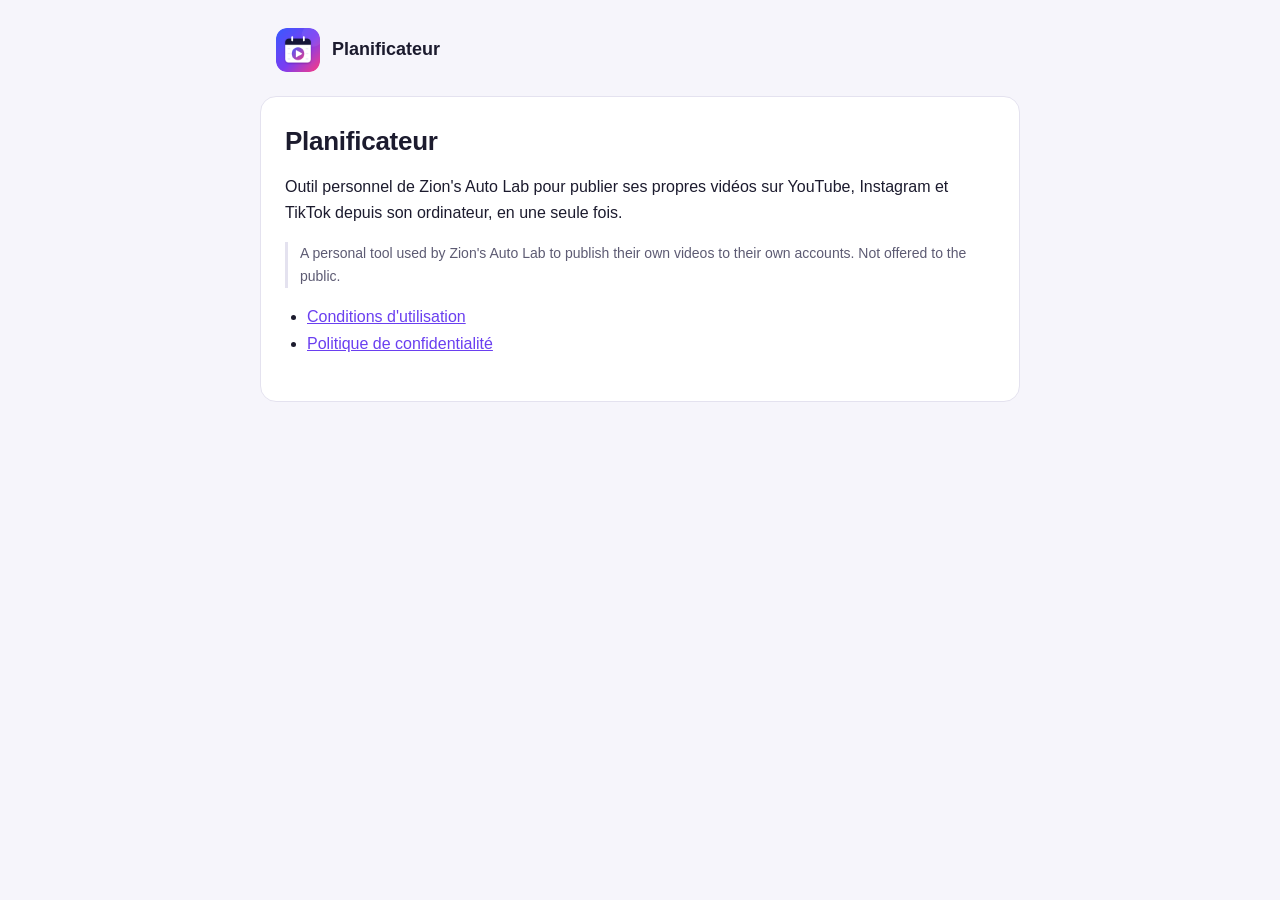
==== index.html @ c6079af0 "Add files via upload" ====
<!doctype html>
<html lang="fr">
<head>
<meta charset="utf-8">
<meta name="viewport" content="width=device-width, initial-scale=1">
<title>Planificateur</title>
<link rel="icon" href="logo.png">
<link rel="stylesheet" href="style.css">
</head>
<body>
<header><img src="logo.png" alt=""><a href="./">Planificateur</a></header>
<main>
  <h1>Planificateur</h1>
  <p>Outil personnel de Zion's Auto Lab pour publier ses propres vidéos sur YouTube, Instagram et TikTok depuis son ordinateur, en une seule fois.</p>
  <p class="en">A personal tool used by Zion's Auto Lab to publish their own videos to their own accounts. Not offered to the public.</p>
  <ul>
    <li><a href="conditions.html">Conditions d'utilisation</a></li>
    <li><a href="confidentialite.html">Politique de confidentialité</a></li>
  </ul>
</main>
</body>
</html>
---- style.css ----
:root {
  --fond: #f6f5fb;
  --surface: #ffffff;
  --texte: #1c1b2e;
  --discret: #5d5b73;
  --bord: #e4e2ef;
  --accent: #6a3ff0;
  color-scheme: light;
}
@media (prefers-color-scheme: dark) {
  :root {
    --fond: #13121c;
    --surface: #1c1b28;
    --texte: #eceaf6;
    --discret: #a3a1b8;
    --bord: #2e2c40;
    --accent: #a48bff;
    color-scheme: dark;
  }
}
* { box-sizing: border-box; }
body {
  margin: 0;
  background: var(--fond);
  color: var(--texte);
  font: 16px/1.65 -apple-system, BlinkMacSystemFont, "Segoe UI", Roboto, sans-serif;
}
header {
  display: flex; align-items: center; gap: 12px;
  max-width: 760px; margin: 0 auto; padding: 28px 16px 8px;
}
header img { width: 44px; height: 44px; border-radius: 11px; }
header a { color: inherit; text-decoration: none; font-weight: 650; font-size: 18px; }
main {
  max-width: 760px; margin: 16px auto 48px; padding: 28px 24px;
  background: var(--surface); border: 1px solid var(--bord); border-radius: 16px;
}
h1 { font-size: 26px; line-height: 1.25; margin: 0 0 6px; letter-spacing: -.01em; }
h2 { font-size: 18px; margin: 28px 0 6px; }
p, li { color: var(--texte); }
.maj { color: var(--discret); font-size: 14px; margin: 0 0 20px; }
.en { color: var(--discret); font-size: 14px; border-left: 3px solid var(--bord); padding-left: 12px; }
a { color: var(--accent); }
ul { padding-left: 22px; }
footer { max-width: 760px; margin: 0 auto 40px; padding: 0 16px; font-size: 14px; color: var(--discret); }
footer a { margin-right: 16px; }
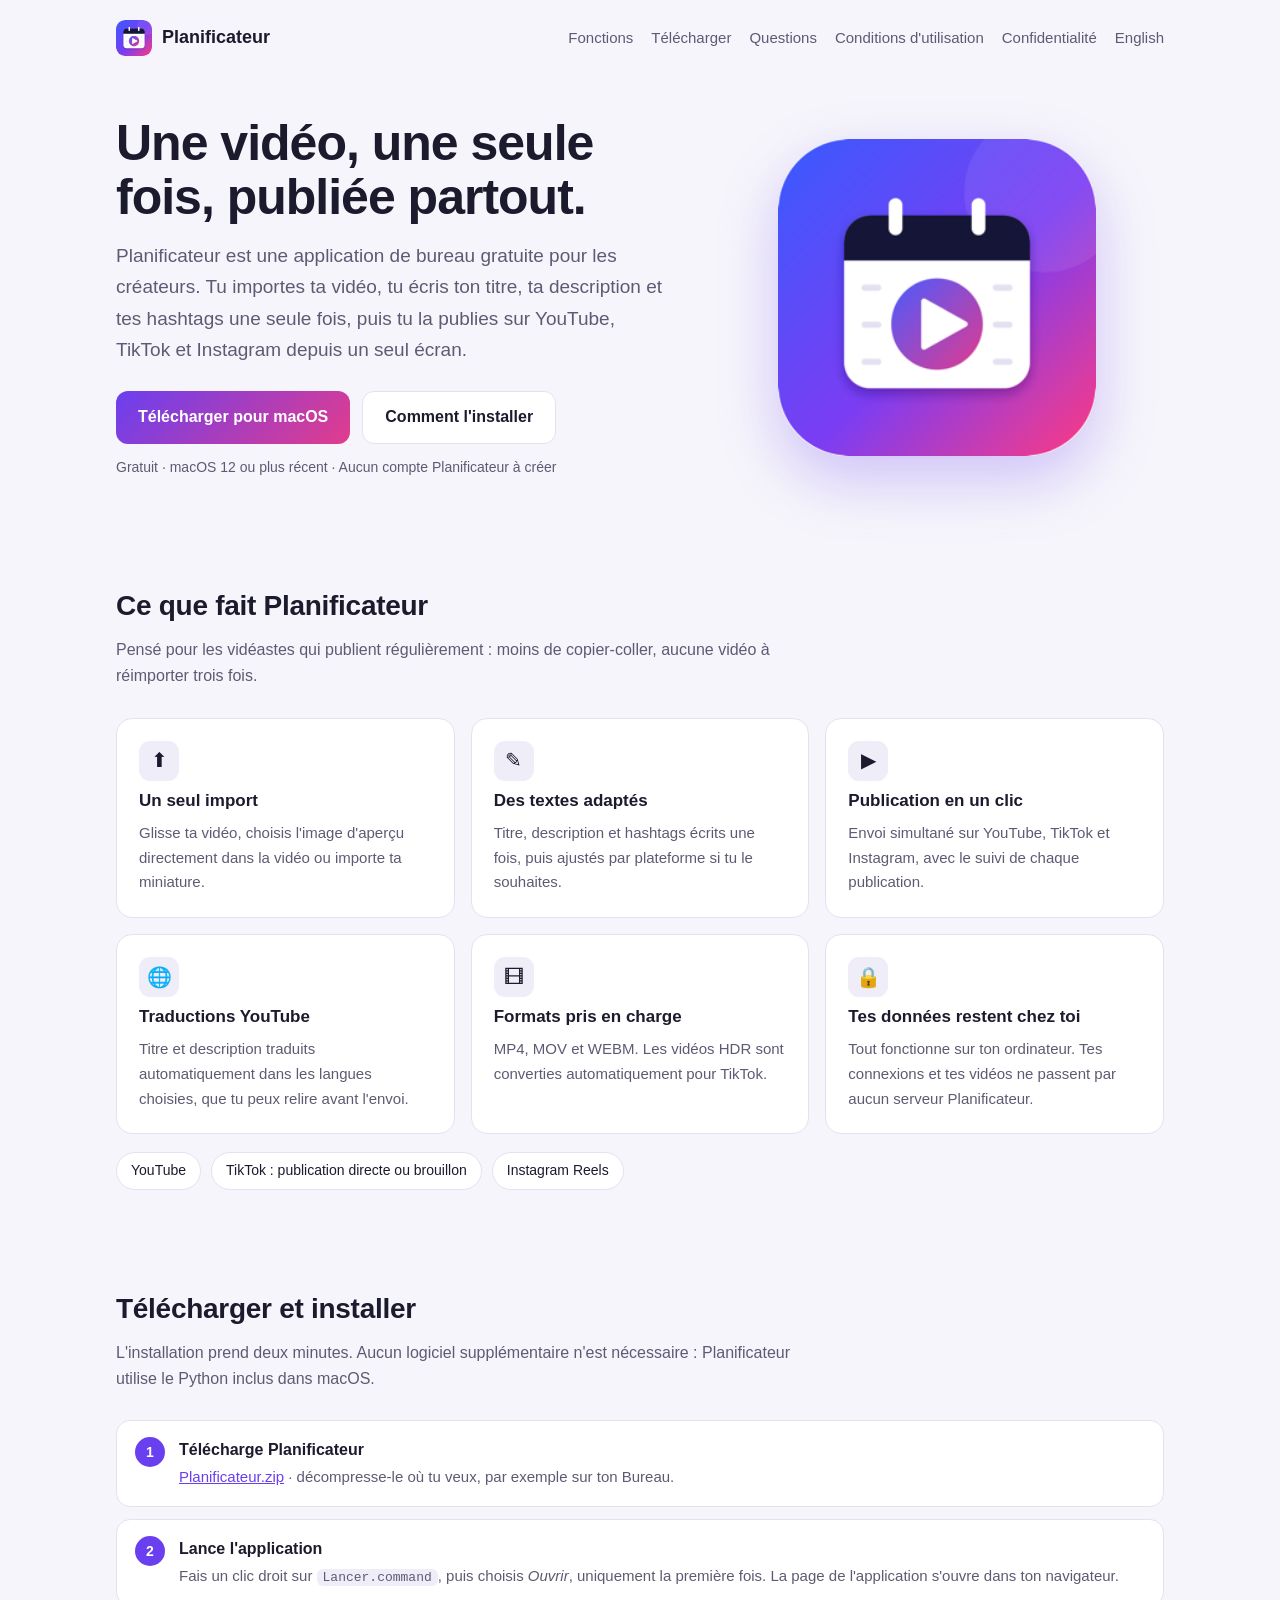
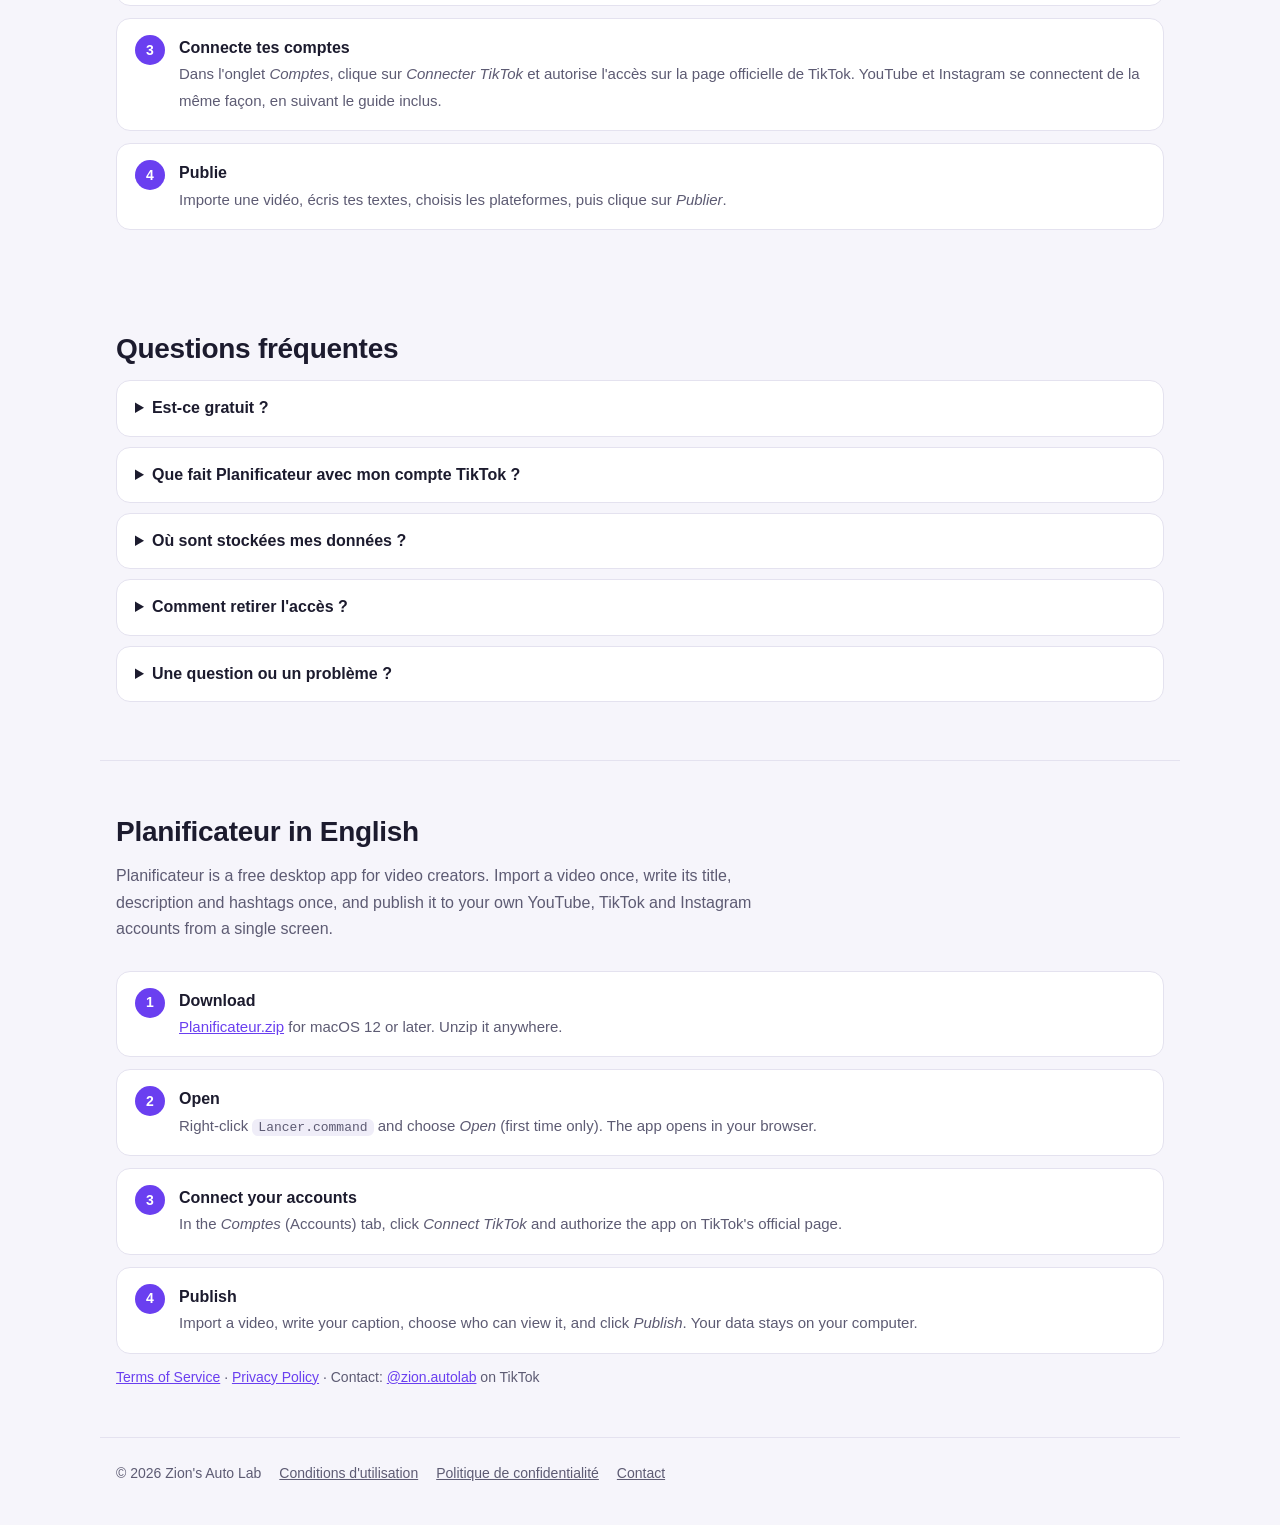
==== commit 2c3b64b8: "Site produit, conditions et confidentialité pour tous les créateurs, téléchargement" ====
--- a/index.html
+++ b/index.html
@@ -3,20 +3,90 @@
 <head>
 <meta charset="utf-8">
 <meta name="viewport" content="width=device-width, initial-scale=1">
-<title>Planificateur</title>
+<title>Planificateur – publier une vidéo partout, une seule fois</title>
+<meta name="description" content="Application de bureau gratuite pour créateurs : importe ta vidéo une fois et publie-la avec sa légende sur YouTube, TikTok et Instagram.">
 <link rel="icon" href="logo.png">
 <link rel="stylesheet" href="style.css">
 </head>
 <body>
-<header><img src="logo.png" alt=""><a href="./">Planificateur</a></header>
+<header class="barre">
+  <a class="marque" href="./"><img src="logo.png" alt="">Planificateur</a>
+  <nav>
+    <a href="#fonctions">Fonctions</a>
+    <a href="#telecharger">Télécharger</a>
+    <a href="#faq">Questions</a>
+    <a href="conditions.html">Conditions d'utilisation</a>
+    <a href="confidentialite.html">Confidentialité</a>
+    <a href="#en">English</a>
+  </nav>
+</header>
+
 <main>
-  <h1>Planificateur</h1>
-  <p>Outil personnel de Zion's Auto Lab pour publier ses propres vidéos sur YouTube, Instagram et TikTok depuis son ordinateur, en une seule fois.</p>
-  <p class="en">A personal tool used by Zion's Auto Lab to publish their own videos to their own accounts. Not offered to the public.</p>
-  <ul>
-    <li><a href="conditions.html">Conditions d'utilisation</a></li>
-    <li><a href="confidentialite.html">Politique de confidentialité</a></li>
-  </ul>
+  <section class="hero">
+    <div>
+      <h1>Une vidéo, une seule fois, publiée partout.</h1>
+      <p class="accroche">Planificateur est une application de bureau gratuite pour les créateurs. Tu importes ta vidéo, tu écris ton titre, ta description et tes hashtags une seule fois, puis tu la publies sur YouTube, TikTok et Instagram depuis un seul écran.</p>
+      <div class="boutons">
+        <a class="bouton principal" href="telechargement/Planificateur.zip" download>Télécharger pour macOS</a>
+        <a class="bouton" href="#installer">Comment l'installer</a>
+      </div>
+      <p class="note-dl">Gratuit · macOS 12 ou plus récent · Aucun compte Planificateur à créer</p>
+    </div>
+    <img class="logo-grand" src="logo.png" alt="Logo de Planificateur : un calendrier avec un bouton lecture">
+  </section>
+
+  <section class="section" id="fonctions">
+    <h2>Ce que fait Planificateur</h2>
+    <p class="sous">Pensé pour les vidéastes qui publient régulièrement : moins de copier-coller, aucune vidéo à réimporter trois fois.</p>
+    <div class="cartes">
+      <article class="carte"><div class="icone">⬆</div><h3>Un seul import</h3><p>Glisse ta vidéo, choisis l'image d'aperçu directement dans la vidéo ou importe ta miniature.</p></article>
+      <article class="carte"><div class="icone">✎</div><h3>Des textes adaptés</h3><p>Titre, description et hashtags écrits une fois, puis ajustés par plateforme si tu le souhaites.</p></article>
+      <article class="carte"><div class="icone">▶</div><h3>Publication en un clic</h3><p>Envoi simultané sur YouTube, TikTok et Instagram, avec le suivi de chaque publication.</p></article>
+      <article class="carte"><div class="icone">🌐</div><h3>Traductions YouTube</h3><p>Titre et description traduits automatiquement dans les langues choisies, que tu peux relire avant l'envoi.</p></article>
+      <article class="carte"><div class="icone">🎞</div><h3>Formats pris en charge</h3><p>MP4, MOV et WEBM. Les vidéos HDR sont converties automatiquement pour TikTok.</p></article>
+      <article class="carte"><div class="icone">🔒</div><h3>Tes données restent chez toi</h3><p>Tout fonctionne sur ton ordinateur. Tes connexions et tes vidéos ne passent par aucun serveur Planificateur.</p></article>
+    </div>
+    <div class="plateformes"><span>YouTube</span><span>TikTok : publication directe ou brouillon</span><span>Instagram Reels</span></div>
+  </section>
+
+  <section class="section" id="telecharger">
+    <h2 id="installer">Télécharger et installer</h2>
+    <p class="sous">L'installation prend deux minutes. Aucun logiciel supplémentaire n'est nécessaire : Planificateur utilise le Python inclus dans macOS.</p>
+    <ol class="etapes">
+      <li><strong>Télécharge Planificateur</strong><span><a href="telechargement/Planificateur.zip" download>Planificateur.zip</a> · décompresse-le où tu veux, par exemple sur ton Bureau.</span></li>
+      <li><strong>Lance l'application</strong><span>Fais un clic droit sur <code>Lancer.command</code>, puis choisis <em>Ouvrir</em>, uniquement la première fois. La page de l'application s'ouvre dans ton navigateur.</span></li>
+      <li><strong>Connecte tes comptes</strong><span>Dans l'onglet <em>Comptes</em>, clique sur <em>Connecter TikTok</em> et autorise l'accès sur la page officielle de TikTok. YouTube et Instagram se connectent de la même façon, en suivant le guide inclus.</span></li>
+      <li><strong>Publie</strong><span>Importe une vidéo, écris tes textes, choisis les plateformes, puis clique sur <em>Publier</em>.</span></li>
+    </ol>
+  </section>
+
+  <section class="section" id="faq">
+    <h2>Questions fréquentes</h2>
+    <details class="faq"><summary>Est-ce gratuit ?</summary><p>Oui. Planificateur est gratuit et ne contient pas de publicité.</p></details>
+    <details class="faq"><summary>Que fait Planificateur avec mon compte TikTok ?</summary><p>Il affiche le nom de ton compte et publie les vidéos que tu choisis, uniquement quand tu cliques sur Publier. Avant chaque envoi, tu choisis qui peut voir la vidéo et si les commentaires, Duo et Collage sont autorisés, et tu déclares un éventuel contenu commercial.</p></details>
+    <details class="faq"><summary>Où sont stockées mes données ?</summary><p>Uniquement sur ton ordinateur, dans le dossier de l'application. Voir la <a href="confidentialite.html">politique de confidentialité</a>.</p></details>
+    <details class="faq"><summary>Comment retirer l'accès ?</summary><p>Clique sur <em>Déconnecter</em> dans l'onglet Comptes, ou retire l'accès depuis TikTok : <em>Paramètres et confidentialité → Sécurité → Apps et services</em>.</p></details>
+    <details class="faq"><summary>Une question ou un problème ?</summary><p>Écris-nous en message privé sur TikTok : <a href="https://www.tiktok.com/@zion.autolab" rel="noopener">@zion.autolab</a>.</p></details>
+  </section>
+
+  <section class="section langue-en" id="en" lang="en">
+    <h2>Planificateur in English</h2>
+    <p class="sous">Planificateur is a free desktop app for video creators. Import a video once, write its title, description and hashtags once, and publish it to your own YouTube, TikTok and Instagram accounts from a single screen.</p>
+    <ol class="etapes">
+      <li><strong>Download</strong><span><a href="telechargement/Planificateur.zip" download>Planificateur.zip</a> for macOS 12 or later. Unzip it anywhere.</span></li>
+      <li><strong>Open</strong><span>Right-click <code>Lancer.command</code> and choose <em>Open</em> (first time only). The app opens in your browser.</span></li>
+      <li><strong>Connect your accounts</strong><span>In the <em>Comptes</em> (Accounts) tab, click <em>Connect TikTok</em> and authorize the app on TikTok's official page.</span></li>
+      <li><strong>Publish</strong><span>Import a video, write your caption, choose who can view it, and click <em>Publish</em>. Your data stays on your computer.</span></li>
+    </ol>
+    <p class="note-dl"><a href="conditions.html#en">Terms of Service</a> · <a href="confidentialite.html#en">Privacy Policy</a> · Contact: <a href="https://www.tiktok.com/@zion.autolab" rel="noopener">@zion.autolab</a> on TikTok</p>
+  </section>
 </main>
+
+<footer>
+  <span>© 2026 Zion's Auto Lab</span>
+  <a href="conditions.html">Conditions d'utilisation</a>
+  <a href="confidentialite.html">Politique de confidentialité</a>
+  <a href="https://www.tiktok.com/@zion.autolab" rel="noopener">Contact</a>
+</footer>
 </body>
 </html>
--- a/style.css
+++ b/style.css
@@ -1,20 +1,26 @@
 :root {
   --fond: #f6f5fb;
   --surface: #ffffff;
+  --surface-2: #efedf8;
   --texte: #1c1b2e;
   --discret: #5d5b73;
   --bord: #e4e2ef;
   --accent: #6a3ff0;
+  --accent-2: #e23c8c;
+  --accent-texte: #ffffff;
   color-scheme: light;
 }
 @media (prefers-color-scheme: dark) {
   :root {
     --fond: #13121c;
     --surface: #1c1b28;
+    --surface-2: #242233;
     --texte: #eceaf6;
     --discret: #a3a1b8;
     --bord: #2e2c40;
     --accent: #a48bff;
+    --accent-2: #ff6fae;
+    --accent-texte: #13121c;
     color-scheme: dark;
   }
 }
@@ -25,22 +31,67 @@
   color: var(--texte);
   font: 16px/1.65 -apple-system, BlinkMacSystemFont, "Segoe UI", Roboto, sans-serif;
 }
-header {
-  display: flex; align-items: center; gap: 12px;
-  max-width: 760px; margin: 0 auto; padding: 28px 16px 8px;
+a { color: var(--accent); }
+img { max-width: 100%; }
+code { font: 13px ui-monospace, "SF Mono", Menlo, monospace; background: var(--surface-2); padding: 1px 6px; border-radius: 6px; }
+
+/* Barre du haut */
+.barre {
+  display: flex; align-items: center; justify-content: space-between; gap: 12px; flex-wrap: wrap;
+  max-width: 1080px; margin: 0 auto; padding: 20px 16px;
 }
-header img { width: 44px; height: 44px; border-radius: 11px; }
-header a { color: inherit; text-decoration: none; font-weight: 650; font-size: 18px; }
-main {
-  max-width: 760px; margin: 16px auto 48px; padding: 28px 24px;
+.marque { display: flex; align-items: center; gap: 10px; color: inherit; text-decoration: none; font-weight: 700; font-size: 18px; }
+.marque img { width: 36px; height: 36px; border-radius: 9px; }
+.barre nav { display: flex; gap: 18px; flex-wrap: wrap; font-size: 15px; }
+.barre nav a { color: var(--discret); text-decoration: none; }
+.barre nav a:hover, .barre nav a[aria-current] { color: var(--texte); }
+
+/* Accueil */
+.hero { max-width: 1080px; margin: 0 auto; padding: 40px 16px 56px; display: grid; grid-template-columns: 1.1fr .9fr; gap: 40px; align-items: center; }
+.hero h1 { font-size: clamp(32px, 5vw, 50px); line-height: 1.08; letter-spacing: -.02em; margin: 0 0 16px; }
+.hero .accroche { font-size: 19px; color: var(--discret); margin: 0 0 26px; }
+.hero .logo-grand { width: min(320px, 70%); justify-self: center; border-radius: 22%; box-shadow: 0 24px 60px rgba(106, 63, 240, .28); }
+.boutons { display: flex; gap: 12px; flex-wrap: wrap; }
+.bouton { display: inline-flex; align-items: center; justify-content: center; gap: 8px; padding: 12px 22px; border-radius: 12px; font-weight: 650; text-decoration: none; border: 1px solid var(--bord); color: var(--texte); background: var(--surface); }
+.bouton.principal { background: linear-gradient(135deg, var(--accent), var(--accent-2)); color: #fff; border: 0; }
+.note-dl { font-size: 14px; color: var(--discret); margin: 12px 0 0; }
+
+.section { max-width: 1080px; margin: 0 auto; padding: 48px 16px; }
+.section h2 { font-size: 28px; letter-spacing: -.01em; margin: 0 0 8px; }
+.section .sous { color: var(--discret); margin: 0 0 28px; max-width: 680px; }
+.cartes { display: grid; grid-template-columns: repeat(3, 1fr); gap: 16px; }
+.carte { background: var(--surface); border: 1px solid var(--bord); border-radius: 16px; padding: 22px; }
+.carte h3 { margin: 6px 0 6px; font-size: 17px; }
+.carte p { margin: 0; color: var(--discret); font-size: 15px; }
+.icone { width: 40px; height: 40px; border-radius: 11px; display: grid; place-items: center; background: var(--surface-2); font-size: 20px; }
+.etapes { counter-reset: etape; list-style: none; padding: 0; margin: 0; display: grid; gap: 12px; }
+.etapes li { counter-increment: etape; background: var(--surface); border: 1px solid var(--bord); border-radius: 14px; padding: 16px 18px 16px 62px; position: relative; }
+.etapes li::before { content: counter(etape); position: absolute; left: 18px; top: 16px; width: 30px; height: 30px; border-radius: 50%; display: grid; place-items: center; background: var(--accent); color: var(--accent-texte); font-weight: 700; font-size: 14px; }
+.etapes strong { display: block; }
+.etapes span { color: var(--discret); font-size: 15px; }
+.plateformes { display: flex; gap: 10px; flex-wrap: wrap; margin-top: 18px; }
+.plateformes span { background: var(--surface); border: 1px solid var(--bord); border-radius: 99px; padding: 6px 14px; font-size: 14px; }
+details.faq { background: var(--surface); border: 1px solid var(--bord); border-radius: 14px; padding: 14px 18px; margin-bottom: 10px; }
+details.faq summary { cursor: pointer; font-weight: 650; }
+details.faq p { color: var(--discret); margin: 10px 0 0; }
+.langue-en { border-top: 1px solid var(--bord); }
+
+/* Pages de texte (conditions, confidentialité) */
+.page-texte {
+  max-width: 780px; margin: 8px auto 48px; padding: 28px 24px;
   background: var(--surface); border: 1px solid var(--bord); border-radius: 16px;
 }
-h1 { font-size: 26px; line-height: 1.25; margin: 0 0 6px; letter-spacing: -.01em; }
-h2 { font-size: 18px; margin: 28px 0 6px; }
-p, li { color: var(--texte); }
+.page-texte h1 { font-size: 28px; line-height: 1.2; margin: 0 0 6px; }
+.page-texte h2 { font-size: 18px; margin: 26px 0 6px; }
+.page-texte hr { border: 0; border-top: 1px solid var(--bord); margin: 40px 0 28px; }
 .maj { color: var(--discret); font-size: 14px; margin: 0 0 20px; }
-.en { color: var(--discret); font-size: 14px; border-left: 3px solid var(--bord); padding-left: 12px; }
-a { color: var(--accent); }
 ul { padding-left: 22px; }
-footer { max-width: 760px; margin: 0 auto 40px; padding: 0 16px; font-size: 14px; color: var(--discret); }
-footer a { margin-right: 16px; }
+
+footer { max-width: 1080px; margin: 0 auto; padding: 24px 16px 40px; font-size: 14px; color: var(--discret); display: flex; gap: 18px; flex-wrap: wrap; border-top: 1px solid var(--bord); }
+footer a { color: var(--discret); }
+
+@media (max-width: 820px) {
+  .hero { grid-template-columns: 1fr; padding-top: 16px; }
+  .hero .logo-grand { grid-row: 1; width: 160px; justify-self: start; }
+  .cartes { grid-template-columns: 1fr; }
+}
